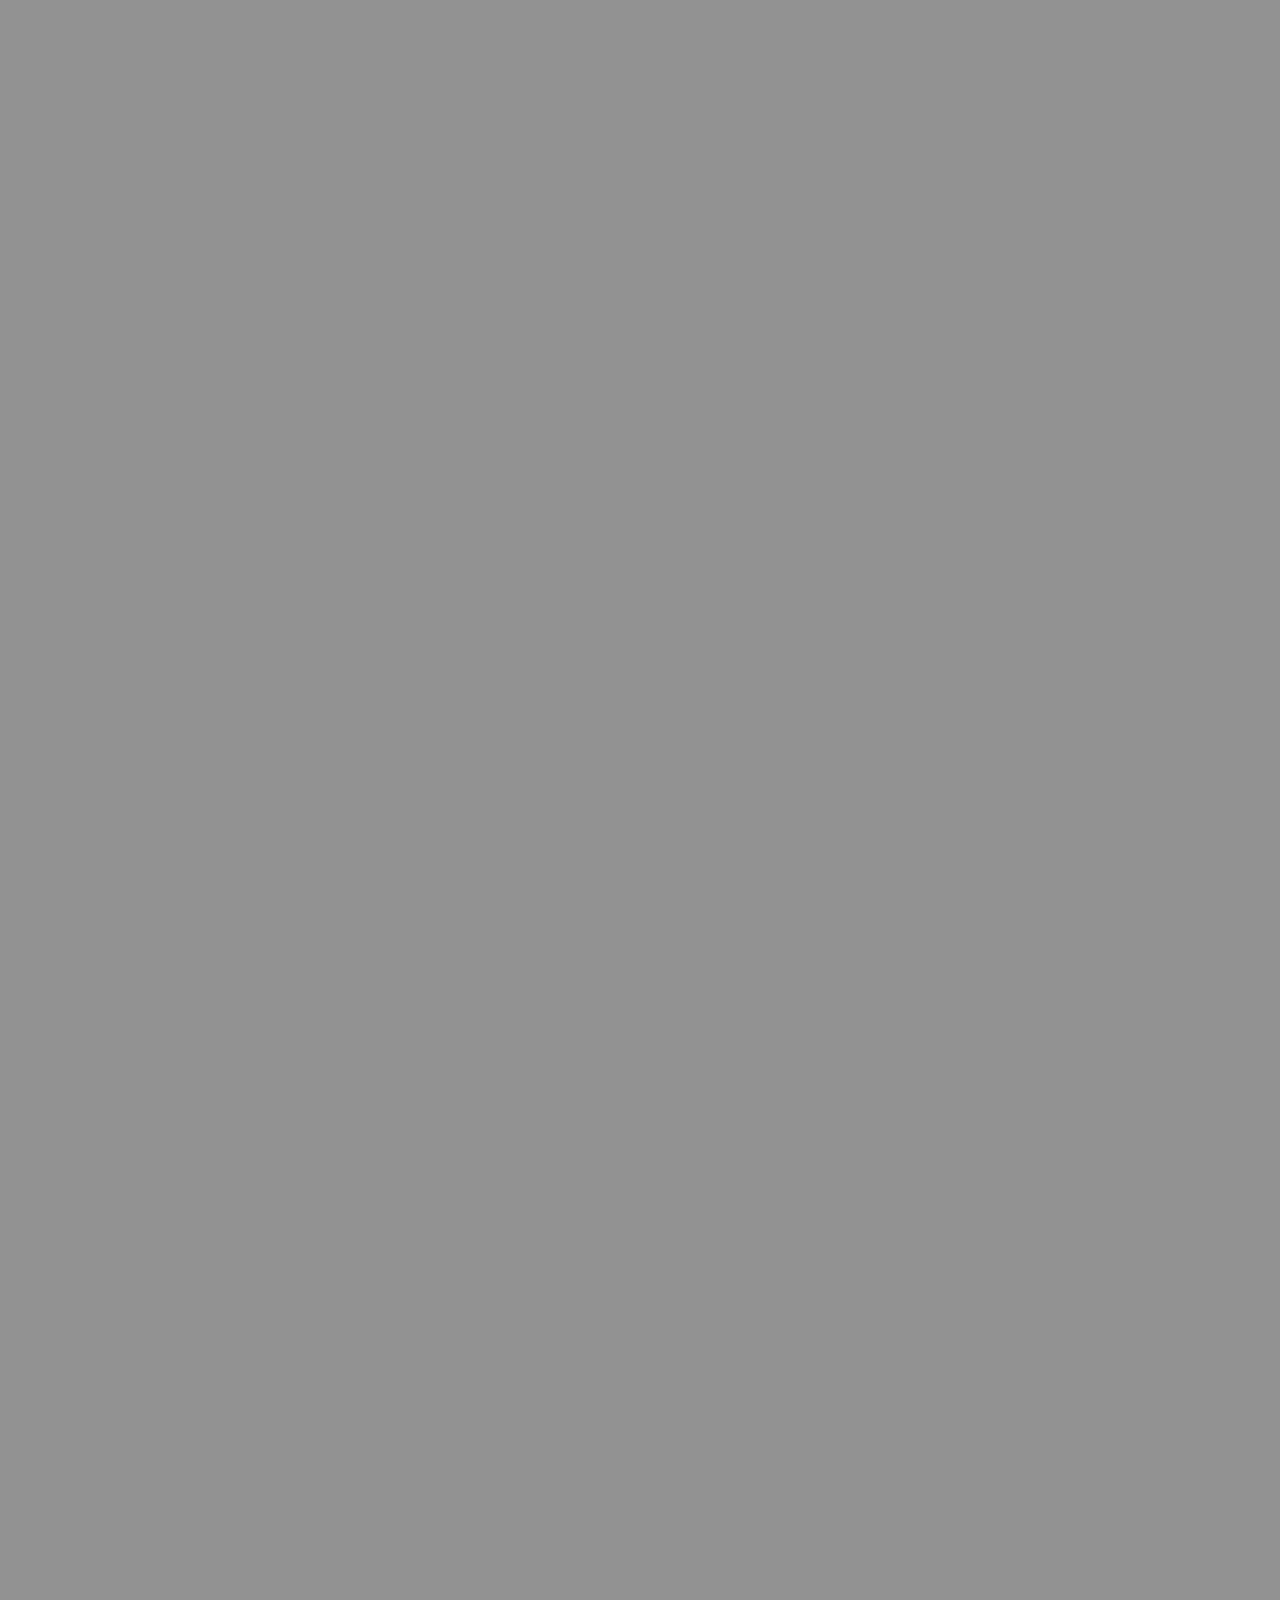
==== index.html @ d1fb1845 "updated files" ====
<!DOCTYPE html>
<html lang="en">
<head>
    <meta charset="UTF-8">
    <meta name="viewport" content="width=device-width, initial-scale=1.0">

    <!-- SEO Meta tags -->
    <meta name="description" content="Showcasing my work, skills, and creative projects—bringing ideas to life through design, development, and innovation.">
    <meta name="Personal Porfolio" content="Showcasing my work, skills, and creative projects—bringing ideas to life through design, development, and innovation.">

    <!-- Open Graph / Social Sharing -->
    <meta property="og:title" content="My Landing Page">
    <meta property="og:description" content="Showcasing my work, skills, and creative projects—bringing ideas to life through design, development, and innovation.">
    <meta property="og:type" content="website">

    <!-- Google Icons -->
    <link href="https://fonts.googleapis.com/icon?family=Material+Icons" rel="stylesheet">

    <!-- Stylesheet -->
    <link rel="stylesheet" href="./stylesheet.css">
    <title>Landing Page</title>
</head>
<body>
    <script type="module" src="index.js"></script>
</body>
</html>
---- stylesheet.css ----
* {
  margin: 0;
  padding: 0;
  box-sizing: border-box;
  scroll-behavior: smooth;
}

body {
  font-family: "Arial, sans-serif";
  background-color: #929292;
  height: 500vh;
}

.main-banner {
  display: grid;
  grid-template-columns: 1fr;
}
.main-banner .header-section {
  display: flex;
  flex-direction: row;
  justify-content: space-between;
  align-items: center;
  height: 5rem;
  width: 80rem;
  padding: 0 1.5rem;
  border-radius: 15px;
  background-color: #302929;
  margin: 1rem auto 0 auto;
  animation: slideDown 2s ease-in 1s forwards;
}
.main-banner .header-section .nav-section .nav-list {
  display: flex;
  flex-direction: row;
  gap: 2rem;
}
.main-banner .header-section .nav-section .nav-list .nav-item {
  font-size: 1.2rem;
  font-weight: 500;
}
.main-banner .header-section .nav-section .nav-list .nav-item .nav-text {
  display: flex;
  flex-direction: column;
  gap: 0.25rem;
}
.main-banner .header-section .nav-section .nav-list .nav-item .nav-text .menu {
  padding-top: 0.5rem;
  padding-bottom: 0;
}
.main-banner .header-section .nav-section .nav-list .nav-item .nav-text .nav-line {
  display: block;
  width: 0;
  height: 0.1rem;
  background-color: transparent;
  transition: width 0.3s ease-in-out, background-color 0.3s ease-in-out;
}
.main-banner .header-section .nav-section .nav-list .nav-item:hover .nav-line {
  width: 100%;
  background-color: #0aff70;
}
.main-banner .header-section .company-name {
  color: white;
  font-family: "Arial, sans-serif";
  cursor: pointer;
}
.main-banner .header-section .contact-btn {
  color: #f4f4f4;
  font-size: 1rem;
  height: 2.5rem;
  width: 8rem;
  border: none;
  border-radius: 10px;
  background: #3498db;
  transition: background 0.3s ease;
}
.main-banner .header-section .contact-btn:hover {
  font-weight: 600;
  background: #0aff70;
  cursor: pointer;
}
.main-banner .hero-banner {
  display: grid;
  grid-template-columns: 1fr 1fr;
}
.main-banner .hero-banner .left-hero-banner {
  display: flex;
  flex-direction: column;
  justify-content: center;
  align-items: center;
  margin: 0 auto;
  height: 89.5vh;
  width: 100%;
  animation: slideUp 2s ease-in 1.5s forwards;
}
.main-banner .hero-banner .left-hero-banner .available-status-container {
  display: flex;
  flex-direction: row;
  background-color: #302929;
  align-self: flex-start;
  width: 7.5rem;
  border-radius: 10px;
  padding: 0.5rem 1rem 0.5rem 1rem;
  gap: 0.5rem;
  margin-bottom: 1rem;
  position: relative;
  left: 20rem;
  cursor: pointer;
}
.main-banner .hero-banner .left-hero-banner .available-status-container .available-status-icon {
  height: 1rem;
  width: 1rem;
  border-radius: 50%;
  background-color: #0aff70;
}
.main-banner .hero-banner .left-hero-banner .available-status-container .available-status {
  color: #0aff70;
  font-size: 1rem;
  font-weight: 1rem;
}
.main-banner .hero-banner .left-hero-banner .hero-heading {
  padding-left: 20rem;
  width: 100%;
  font-size: 4rem;
  color: white;
  align-self: center;
}
.main-banner .hero-banner .left-hero-banner .sub-heading {
  font-size: 1.25rem;
  color: #2bff00;
  padding-left: 3.45rem;
  margin-top: 0.7rem;
}
.main-banner .hero-banner .right-hero-banner {
  border: 1px solid black;
}

@keyframes slideUp {
  0% {
    transform: translateY(100%);
    opacity: 0;
  }
  100% {
    transform: translateY(0);
    opacity: 1;
  }
}
@keyframes slideDown {
  0% {
    transform: translateY(-100%);
    opacity: 0;
  }
  100% {
    transform: translateY(0);
    opacity: 1;
  }
}
@keyframes slides {
  from {
    width: 0;
  }
  to {
    width: 100%;
  }
}/*# sourceMappingURL=stylesheet.css.map */
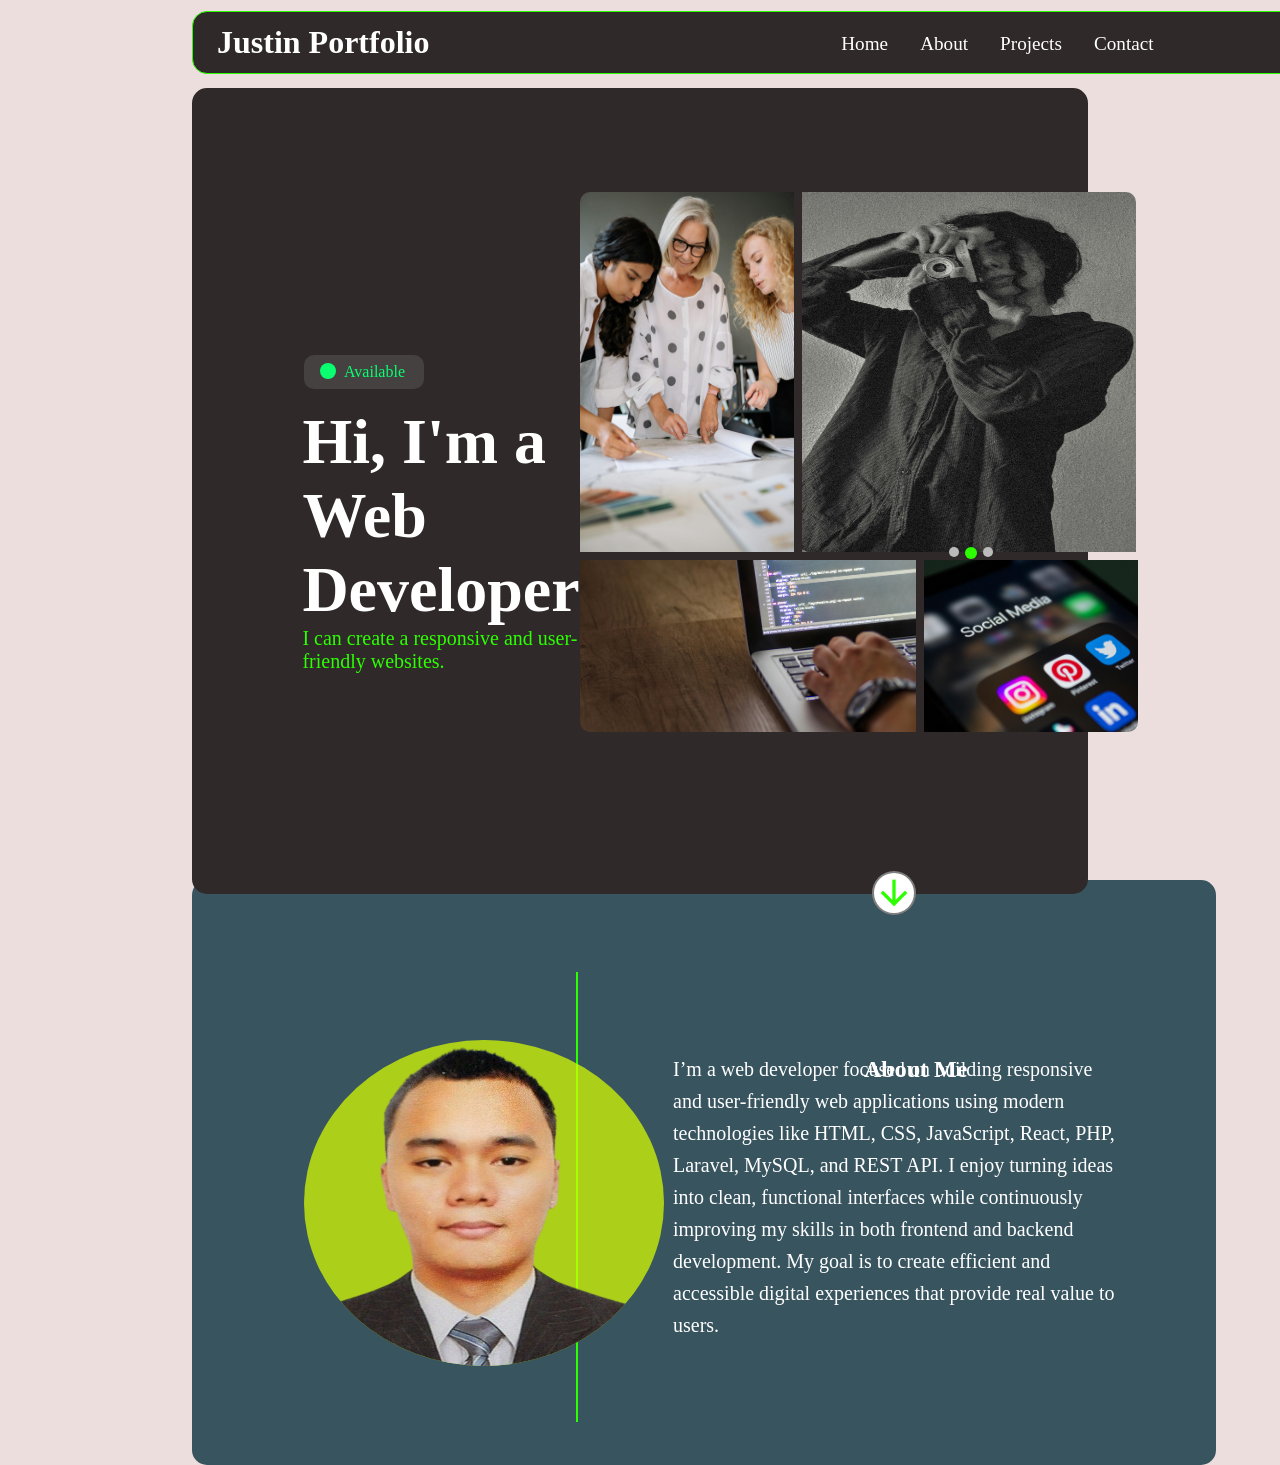
==== commit da6cff73: "updated files" ====
--- a/index.html
+++ b/index.html
@@ -22,5 +22,6 @@
 </head>
 <body>
     <script type="module" src="index.js"></script>
+    
 </body>
 </html>
--- a/stylesheet.css
+++ b/stylesheet.css
@@ -7,8 +7,7 @@
 
 body {
   font-family: "Arial, sans-serif";
-  background-color: #929292;
-  height: 500vh;
+  background-color: rgba(197, 147, 147, 0.3);
 }
 
 .main-banner {
@@ -20,13 +19,17 @@
   flex-direction: row;
   justify-content: space-between;
   align-items: center;
-  height: 5rem;
-  width: 80rem;
+  height: 3.9rem;
+  width: 95.4rem;
   padding: 0 1.5rem;
+  border: 1px solid #2bff00;
   border-radius: 15px;
   background-color: #302929;
-  margin: 1rem auto 0 auto;
+  margin: 0.7rem auto 0 auto;
   animation: slideDown 2s ease-in 1s forwards;
+  position: fixed;
+  left: 12rem;
+  z-index: 2;
 }
 .main-banner .header-section .nav-section .nav-list {
   display: flex;
@@ -51,7 +54,8 @@
   width: 0;
   height: 0.1rem;
   background-color: transparent;
-  transition: width 0.3s ease-in-out, background-color 0.3s ease-in-out;
+  transition: width 0.3s ease-in-out;
+  background-color: 0.3s ease-in-out;
 }
 .main-banner .header-section .nav-section .nav-list .nav-item:hover .nav-line {
   width: 100%;
@@ -70,16 +74,22 @@
   border: none;
   border-radius: 10px;
   background: #3498db;
-  transition: background 0.3s ease;
+  transition: all 0.3s ease;
 }
 .main-banner .header-section .contact-btn:hover {
-  font-weight: 600;
-  background: #0aff70;
+  color: #2bff00;
+  background: white;
   cursor: pointer;
 }
 .main-banner .hero-banner {
   display: grid;
   grid-template-columns: 1fr 1fr;
+  height: 89.6vh;
+  width: 70vw;
+  margin: 5.5rem auto 2rem auto;
+  background-color: #302929;
+  border-radius: 15px;
+  z-index: 1;
 }
 .main-banner .hero-banner .left-hero-banner {
   display: flex;
@@ -94,7 +104,7 @@
 .main-banner .hero-banner .left-hero-banner .available-status-container {
   display: flex;
   flex-direction: row;
-  background-color: #302929;
+  background-color: rgba(75, 72, 72, 0.8);
   align-self: flex-start;
   width: 7.5rem;
   border-radius: 10px;
@@ -102,7 +112,7 @@
   gap: 0.5rem;
   margin-bottom: 1rem;
   position: relative;
-  left: 20rem;
+  left: 7rem;
   cursor: pointer;
 }
 .main-banner .hero-banner .left-hero-banner .available-status-container .available-status-icon {
@@ -114,23 +124,297 @@
 .main-banner .hero-banner .left-hero-banner .available-status-container .available-status {
   color: #0aff70;
   font-size: 1rem;
-  font-weight: 1rem;
+  font-weight: 500;
 }
 .main-banner .hero-banner .left-hero-banner .hero-heading {
-  padding-left: 20rem;
+  padding-left: 6.9rem;
   width: 100%;
   font-size: 4rem;
   color: white;
   align-self: center;
 }
 .main-banner .hero-banner .left-hero-banner .sub-heading {
+  position: absolute;
+  top: 33rem;
+  left: 6.9rem;
   font-size: 1.25rem;
   color: #2bff00;
-  padding-left: 3.45rem;
   margin-top: 0.7rem;
 }
-.main-banner .hero-banner .right-hero-banner {
-  border: 1px solid black;
+.main-banner .hero-banner .left-hero-banner .go-down-icon {
+  border: 2px solid rgba(0, 0, 0, 0.5);
+  border-radius: 50%;
+  background-color: white;
+  font-size: 2.5rem;
+  font-weight: 500;
+  position: absolute;
+  top: 87vh;
+  left: 42.5rem;
+  animation: bounce 1s infinite;
+  color: #2bff00;
+  cursor: pointer;
+  z-index: 1;
+}
+.main-banner .hero-banner .right-hero-banner .content-container {
+  display: flex;
+  flex-direction: column;
+  position: relative;
+  left: 0;
+  top: 6.5rem;
+  height: 60vh;
+  width: 62vh;
+  row-gap: 0.5rem;
+}
+.main-banner .hero-banner .right-hero-banner .content-container .first-layer {
+  display: grid;
+  grid-template-columns: 1fr 21rem;
+  height: 40vh;
+  width: 100%;
+  -moz-column-gap: 0.5rem;
+       column-gap: 0.5rem;
+}
+.main-banner .hero-banner .right-hero-banner .content-container .first-layer .first-layer-first-content {
+  height: inherit;
+  width: inherit;
+}
+.main-banner .hero-banner .right-hero-banner .content-container .first-layer .first-layer-first-content img {
+  height: inherit;
+  width: inherit;
+  background-size: cover;
+  background-position: center;
+  background-repeat: no-repeat;
+  border-top-left-radius: 10px;
+  transition: border 0.2s ease-in-out;
+  animation: slideRight 2s ease-in 1.5s forwards;
+}
+.main-banner .hero-banner .right-hero-banner .content-container .first-layer .first-layer-first-content:hover img {
+  border-top-left-radius: 10px;
+  border-left: 2px solid #2bff00;
+  border-top: 2px solid #2bff00;
+}
+.main-banner .hero-banner .right-hero-banner .content-container .first-layer .first-layer-second-content {
+  display: grid;
+  grid-template-rows: 1fr;
+  position: relative;
+  width: 100%;
+  max-width: 100%;
+  margin: auto;
+  height: inherit;
+  transition: border 0.6 ease-in-out;
+  animation: slideDown 2s ease-in 1.5s forwards;
+}
+.main-banner .hero-banner .right-hero-banner .content-container .first-layer .first-layer-second-content .slide {
+  display: none;
+}
+.main-banner .hero-banner .right-hero-banner .content-container .first-layer .first-layer-second-content .slide.active {
+  display: block;
+}
+.main-banner .hero-banner .right-hero-banner .content-container .first-layer .first-layer-second-content .slide img {
+  height: 40vh;
+  width: 20.9rem;
+}
+.main-banner .hero-banner .right-hero-banner .content-container .first-layer .first-layer-second-content .first-image-container img {
+  background-size: cover;
+  background-position: center;
+  background-repeat: no-repeat;
+  border-top-right-radius: 10px;
+  transition: border 0.2s ease-in-out;
+}
+.main-banner .hero-banner .right-hero-banner .content-container .first-layer .first-layer-second-content .first-image-container:hover img {
+  border-top-right-radius: 10px;
+  border-right: 2px solid #2bff00;
+  border-top: 2px solid #2bff00;
+}
+.main-banner .hero-banner .right-hero-banner .content-container .first-layer .first-layer-second-content .second-image-container img {
+  background-size: cover;
+  background-position: center;
+  background-repeat: no-repeat;
+  border-top-right-radius: 10px;
+  transition: border 0.2s ease-in-out;
+}
+.main-banner .hero-banner .right-hero-banner .content-container .first-layer .first-layer-second-content .second-image-container:hover img {
+  border-top-right-radius: 10px;
+  border-right: 2px solid #2bff00;
+  border-top: 2px solid #2bff00;
+}
+.main-banner .hero-banner .right-hero-banner .content-container .first-layer .first-layer-second-content .third-image-container img {
+  background-size: cover;
+  background-position: center;
+  background-repeat: no-repeat;
+  border-top-right-radius: 10px;
+  transition: border 0.2s ease-in-out;
+}
+.main-banner .hero-banner .right-hero-banner .content-container .first-layer .first-layer-second-content .third-image-container:hover img {
+  border-top-right-radius: 10px;
+  border-right: 2px solid #2bff00;
+  border-top: 2px solid #2bff00;
+}
+.main-banner .hero-banner .right-hero-banner .content-container .first-layer .first-layer-second-content .dot-pagination {
+  display: flex;
+  flex-direction: row;
+  position: absolute;
+  top: 22rem;
+  left: 9rem;
+  z-index: 1;
+}
+.main-banner .hero-banner .right-hero-banner .content-container .first-layer .first-layer-second-content .dot-pagination .dot {
+  display: inline-block;
+  width: 10px;
+  height: 10px;
+  margin: 3px;
+  background-color: #bbb;
+  border-radius: 50%;
+  cursor: pointer;
+  overflow: hidden;
+}
+.main-banner .hero-banner .right-hero-banner .content-container .first-layer .first-layer-second-content .dot-pagination .dot-1.active, .main-banner .hero-banner .right-hero-banner .content-container .first-layer .first-layer-second-content .dot-pagination .dot-2.active, .main-banner .hero-banner .right-hero-banner .content-container .first-layer .first-layer-second-content .dot-pagination .dot-3.active {
+  height: 12px;
+  width: 12px;
+  background-color: #2bff00;
+  border-radius: 50%;
+}
+.main-banner .hero-banner .right-hero-banner .content-container .second-layer {
+  display: grid;
+  grid-template-columns: 21rem 1fr;
+  height: 13rem;
+  width: 100%;
+  -moz-column-gap: 0.5rem;
+       column-gap: 0.5rem;
+}
+.main-banner .hero-banner .right-hero-banner .content-container .second-layer .second-layer-first-content {
+  position: relative;
+  overflow: hidden;
+  height: 100%;
+  width: inherit;
+  background-image: url("src/img/pexels-goumbik-574087.jpg");
+  background-size: cover;
+  background-position: center;
+  background-repeat: no-repeat;
+  border-bottom-left-radius: 10px;
+  animation: slideUp 2s ease-in 1.5s forwards;
+}
+.main-banner .hero-banner .right-hero-banner .content-container .second-layer .second-layer-first-content::before {
+  content: "";
+  position: absolute;
+  bottom: 0;
+  right: 0;
+  height: 2px;
+  width: 0;
+  background: #2bff00;
+  transition: width 0.5s ease 0.5s;
+}
+.main-banner .hero-banner .right-hero-banner .content-container .second-layer .second-layer-first-content::before img {
+  border-bottom-left-radius: 10px;
+}
+.main-banner .hero-banner .right-hero-banner .content-container .second-layer .second-layer-first-content::after {
+  content: "";
+  position: absolute;
+  bottom: 0;
+  left: 0;
+  width: 2px;
+  height: 0;
+  background: #2bff00;
+  transition: height 0.5s ease 1s;
+}
+.main-banner .hero-banner .right-hero-banner .content-container .second-layer .second-layer-first-content::after img {
+  border-bottom-left-radius: 10px;
+}
+.main-banner .hero-banner .right-hero-banner .content-container .second-layer .second-layer-first-content:hover::before {
+  width: 100%;
+}
+.main-banner .hero-banner .right-hero-banner .content-container .second-layer .second-layer-first-content:hover::after {
+  height: 100%;
+}
+.main-banner .hero-banner .right-hero-banner .content-container .second-layer .second-layer-second-content {
+  position: relative;
+  overflow: hidden;
+  height: 100%;
+  width: inherit;
+  background-image: url("src/img/pexels-rccbtn-15406294.jpg");
+  background-size: cover;
+  background-position: center;
+  background-repeat: no-repeat;
+  border-bottom-right-radius: 10px;
+  animation: slideLeft 2s ease-in 1.5s forwards;
+}
+.main-banner .hero-banner .right-hero-banner .content-container .second-layer .second-layer-second-content::before {
+  content: "";
+  position: absolute;
+  bottom: 0;
+  left: 0;
+  height: 2px;
+  width: 0;
+  background: #2bff00;
+  transition: width 0.5s ease 0.5s;
+}
+.main-banner .hero-banner .right-hero-banner .content-container .second-layer .second-layer-second-content::after {
+  content: "";
+  position: absolute;
+  bottom: 0;
+  right: 0;
+  width: 2px;
+  height: 0;
+  background: #2bff00;
+  transition: height 0.5s ease 1s;
+}
+.main-banner .hero-banner .right-hero-banner .content-container .second-layer .second-layer-second-content:hover::before {
+  width: 100%;
+}
+.main-banner .hero-banner .right-hero-banner .content-container .second-layer .second-layer-second-content:hover::after {
+  height: 100%;
+}
+.main-banner .about-me {
+  display: grid;
+  grid-template-columns: 30vw 1fr;
+  position: absolute;
+  top: 55rem;
+  left: 12rem;
+  align-content: center;
+  height: 65vh;
+  width: 80%;
+  padding-top: 3rem;
+  background-color: #38545f;
+  border-radius: 15px;
+}
+.main-banner .about-me .aboutMeLeftContainer {
+  height: 50vh;
+  width: 100%;
+}
+.main-banner .about-me .aboutMeLeftContainer img {
+  position: absolute;
+  top: 10rem;
+  left: 7rem;
+  border-radius: 50%;
+  background-color: rgba(217, 255, 0, 0.7254901961);
+  animation: spin 5s ease-in-out 3s forwards;
+}
+@keyframes spin {
+  from {
+    transform: rotate(0);
+  }
+  to {
+    transform: rotate(360deg);
+  }
+}
+.main-banner .about-me .aboutMeRightContainer {
+  display: flex;
+  border-left: 2px solid #2bff00;
+}
+.main-banner .about-me .aboutMeRightContainer .sectionTitle {
+  color: white;
+  position: absolute;
+  top: 11rem;
+  left: 42rem;
+}
+.main-banner .about-me .aboutMeRightContainer .selfIntroduction {
+  align-content: center;
+  justify-content: center;
+  font-size: 20px;
+  color: white;
+  margin: 0 auto;
+  line-height: 2rem;
+  width: 35vw;
+  margin: 0 auto;
 }
 
 @keyframes slideUp {
@@ -153,11 +437,31 @@
     opacity: 1;
   }
 }
-@keyframes slides {
+@keyframes slideRight {
   from {
-    width: 0;
+    transform: translateX(-100%);
+    opacity: 0;
   }
   to {
-    width: 100%;
+    transform: translateX(0);
+    opacity: 1;
+  }
+}
+@keyframes slideLeft {
+  from {
+    transform: translateX(100%);
+    opacity: 0;
+  }
+  to {
+    transform: translateX(0);
+    opacity: 1;
+  }
+}
+@keyframes bounce {
+  0%, 20%, 50%, 80%, 100% {
+    transform: translateY(0);
+  }
+  40% {
+    transform: translateY(-20px);
   }
 }/*# sourceMappingURL=stylesheet.css.map */
